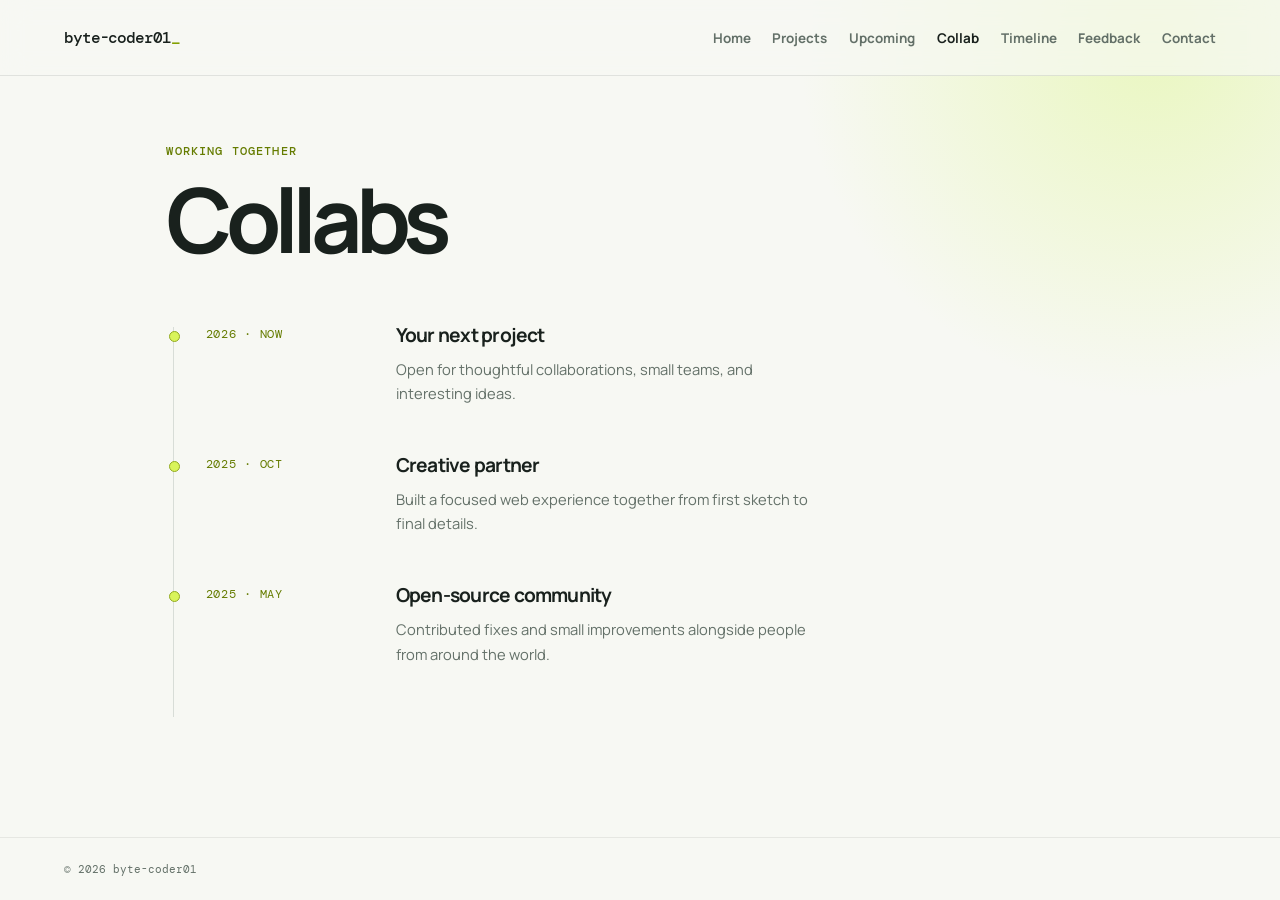
==== collab.html @ 99ec3053 "Main Website added" ====
<!doctype html>
<html lang="en">
<head>
  <meta charset="UTF-8"><meta name="viewport" content="width=device-width, initial-scale=1.0">
  <title>Collab — byte-coder01</title>
  <link rel="icon" href="favicon.svg" type="image/svg+xml">
  <link rel="preconnect" href="https://fonts.googleapis.com"><link rel="preconnect" href="https://fonts.gstatic.com" crossorigin><link href="https://fonts.googleapis.com/css2?family=DM+Mono:wght@400;500&family=Manrope:wght@400;500;600;700;800&display=swap" rel="stylesheet"><link rel="stylesheet" href="styles.css">
</head>
<body>
  <nav class="navbar"><a class="brand" href="index.html">byte-coder01<span>_</span></a><div class="nav-links"><a href="index.html">Home</a><a href="projects.html">Projects</a><a href="upcoming.html">Upcoming</a><a class="active" href="collab.html">Collab</a><a href="timeline.html">Timeline</a><a href="feedback.html">Feedback</a><a href="contact.html">Contact</a></div></nav>
  <main class="page"><p class="eyebrow">WORKING TOGETHER</p><h1>Collabs</h1>
    <div class="timeline">
      <article><time>2026 · NOW</time><div><h2>Your next project</h2><p>Open for thoughtful collaborations, small teams, and interesting ideas.</p></div></article>
      <article><time>2025 · OCT</time><div><h2>Creative partner</h2><p>Built a focused web experience together from first sketch to final details.</p></div></article>
      <article><time>2025 · MAY</time><div><h2>Open-source community</h2><p>Contributed fixes and small improvements alongside people from around the world.</p></div></article>
    </div>
  </main><footer>© 2026 byte-coder01</footer>
</body>
</html>
---- styles.css ----
:root { --ink: #19211d; --muted: #637068; --line: #d8ddd7; --paper: #f7f8f3; --accent: #d9f45a; }
* { box-sizing: border-box; }
html { min-height: 100%; background: var(--paper); }
body { margin: 0; min-height: 100vh; color: var(--ink); font-family: Manrope, Arial, sans-serif; background: radial-gradient(circle at 90% 5%, #eaf7c1 0, transparent 22rem), var(--paper); }
.navbar { position: fixed; z-index: 10; top: 0; left: 0; width: 100%; height: 76px; padding: 0 clamp(1.25rem, 5vw, 5rem); display: flex; align-items: center; justify-content: space-between; border-bottom: 1px solid rgba(25, 33, 29, .10); background: rgba(247, 248, 243, .68); -webkit-backdrop-filter: blur(14px); backdrop-filter: blur(14px); }
.brand { color: var(--ink); text-decoration: none; font: 500 1rem "DM Mono", monospace; letter-spacing: -.07em; }.brand span { color: #84a000; }
.nav-links { display: flex; align-items: center; gap: clamp(.8rem, 1.7vw, 1.6rem); }.nav-links a { color: var(--muted); font-size: .84rem; font-weight: 700; text-decoration: none; }.nav-links a:hover, .nav-links .active { color: var(--ink); }
.home { min-height: calc(100vh - 63px); padding: 180px clamp(1.25rem, 13vw, 13rem) 5rem; }.hero { max-width: 760px; }.eyebrow, .project-number, .status { margin: 0 0 1.2rem; color: #657c00; font: 500 .72rem "DM Mono", monospace; letter-spacing: .1em; }
h1 { margin: 0; max-width: 820px; font-size: clamp(3rem, 7vw, 6.3rem); line-height: .98; letter-spacing: -.075em; } h1 em { color: #769000; font-style: normal; }.intro { max-width: 520px; margin: 2.2rem 0 2rem; color: var(--muted); font-size: 1.05rem; line-height: 1.8; }
.hero-actions { display: flex; align-items: center; gap: 1.5rem; }.button { display: inline-flex; gap: 1.4rem; align-items: center; padding: .9rem 1.1rem 1rem 1.25rem; color: var(--ink); background: var(--accent); border-radius: 3px; font-size: .85rem; font-weight: 800; text-decoration: none; }.button span { font-size: 1.2rem; }.text-link { color: var(--ink); font-size: .85rem; font-weight: 800; text-decoration: underline; text-underline-offset: 4px; }
.now { margin-top: clamp(7rem, 16vh, 12rem); max-width: 390px; padding-top: 1.4rem; border-top: 1px solid var(--line); }.now p:last-child { margin: 0; font-size: .95rem; line-height: 1.6; }
.home-more { display: flex; justify-content: space-between; gap: 3rem; max-width: 940px; margin-top: clamp(9rem, 20vh, 15rem); padding: 3rem 0; border-top: 1px solid var(--line); }.home-more h2 { margin: 0; font-size: clamp(1.7rem, 3.5vw, 3rem); line-height: 1.05; letter-spacing: -.07em; }.home-more > p { max-width: 380px; margin: 1.8rem 0 0; color: var(--muted); line-height: 1.75; }.home-links { max-width: 940px; }.home-links a { display: grid; grid-template-columns: 70px 1fr auto; gap: 1rem; align-items: center; padding: 1.5rem 0; color: var(--ink); text-decoration: none; border-top: 1px solid var(--line); }.home-links a:last-child { border-bottom: 1px solid var(--line); }.home-links span { color: var(--muted); font: .72rem "DM Mono", monospace; }.home-links strong { font-size: 1rem; }.home-links b { font-size: 1.2rem; font-weight: 500; }.home-links a:hover strong { color: #718900; }
.page { min-height: calc(100vh - 63px); padding: 144px clamp(1.25rem, 13vw, 13rem) 5rem; }.page > .eyebrow { margin-bottom: 1rem; }.page h1 { margin-bottom: 4rem; }.project-list { max-width: 860px; border-top: 1px solid var(--line); }.project-card { display: flex; justify-content: space-between; gap: 2rem; padding: 2rem 0; border-bottom: 1px solid var(--line); }.project-number { margin-bottom: .65rem; color: var(--muted); }.project-card h2, .upcoming-card h2 { margin: 0; font-size: clamp(1.35rem, 2.5vw, 2rem); letter-spacing: -.05em; }.project-card p:not(.project-number), .upcoming-card > p:not(.status) { max-width: 520px; margin: .65rem 0 0; color: var(--muted); font-size: .92rem; line-height: 1.65; }.project-card a { flex: 0 0 auto; align-self: flex-start; width: 38px; height: 38px; display: grid; place-items: center; color: var(--ink); text-decoration: none; border: 1px solid var(--line); border-radius: 50%; }.project-card a:hover { background: var(--accent); border-color: var(--accent); }
.upcoming-card { max-width: 650px; padding: 2.5rem; background: #edf0e7; border: 1px solid #e0e4db; border-radius: 4px; }.loading { display: flex; gap: .45rem; margin-top: 2.4rem; }.loading span { width: 7px; height: 7px; background: #99b329; border-radius: 50%; }.loading span:nth-child(2) { opacity: .6; }.loading span:nth-child(3) { opacity: .25; }
.like-row { display: flex; align-items: center; gap: .8rem; margin-top: 1.2rem; }.like-row button { font: 500 .75rem "DM Mono", monospace; cursor: pointer; }.like-button { padding: .45rem .65rem; color: var(--ink); background: transparent; border: 1px solid var(--line); border-radius: 2px; }.like-button:hover { border-color: #a9c728; background: #f0f8d2; }.unlike-button { padding: 0; color: var(--muted); background: none; border: 0; text-decoration: underline; text-underline-offset: 3px; }.timeline { max-width: 800px; border-left: 1px solid var(--line); margin-left: .4rem; }.timeline article { position: relative; display: grid; grid-template-columns: 150px 1fr; gap: 2.5rem; padding: 0 0 3.2rem 2rem; }.timeline article::before { content: ''; position: absolute; left: -5px; top: .25rem; width: 9px; height: 9px; background: var(--accent); border: 1px solid #93aa21; border-radius: 50%; }.timeline time { color: #657c00; font: .72rem "DM Mono", monospace; letter-spacing: .06em; }.timeline h2 { margin: -.28rem 0 .55rem; font-size: 1.2rem; letter-spacing: -.04em; }.timeline p { max-width: 430px; margin: 0; color: var(--muted); font-size: .92rem; line-height: 1.65; }
.contact-page { padding-top: 168px; }.contact-copy { max-width: 450px; margin: -2.5rem 0 2rem; color: var(--muted); line-height: 1.7; }.email-link { display: inline-flex; gap: 1rem; align-items: center; color: var(--ink); font-size: clamp(1.15rem, 3vw, 2rem); font-weight: 700; text-decoration: none; border-bottom: 2px solid var(--accent); }.email-link span { color: #769000; }.note { margin-top: 1.2rem; color: var(--muted); font-size: .75rem; }
.feedback-page { padding-top: 168px; }.feedback-form { display: grid; gap: 1.25rem; width: min(100%, 550px); }.feedback-form label { display: grid; gap: .5rem; font: 500 .73rem "DM Mono", monospace; color: var(--muted); }.feedback-form input, .feedback-form textarea { width: 100%; padding: .85rem .9rem; color: var(--ink); font: 400 .95rem Manrope, sans-serif; background: rgba(255,255,255,.35); border: 1px solid var(--line); border-radius: 2px; outline: none; resize: vertical; }.feedback-form input:focus, .feedback-form textarea:focus { border-color: #98b726; box-shadow: 0 0 0 3px rgba(217,244,90,.35); }.feedback-form .button { justify-self: start; border: 0; cursor: pointer; }
footer { padding: 1.5rem clamp(1.25rem, 5vw, 5rem); color: var(--muted); font: .7rem "DM Mono", monospace; border-top: 1px solid rgba(25, 33, 29, .08); }
@media (max-width: 760px) { .navbar { height: auto; min-height: 64px; padding-top: .7rem; padding-bottom: .7rem; align-items: flex-start; gap: .8rem; }.nav-links { flex-wrap: wrap; justify-content: flex-end; gap: .45rem .8rem; }.nav-links a { font-size: .7rem; }.home { padding-top: 140px; }.page { padding-top: 122px; }.page h1 { margin-bottom: 2.7rem; }.project-card { padding: 1.5rem 0; }.upcoming-card { padding: 1.6rem; }.home-more { display: block; }.home-more > p { margin-top: 1.5rem; }.timeline article { grid-template-columns: 1fr; gap: .65rem; }.timeline h2 { margin: 0 0 .55rem; } }
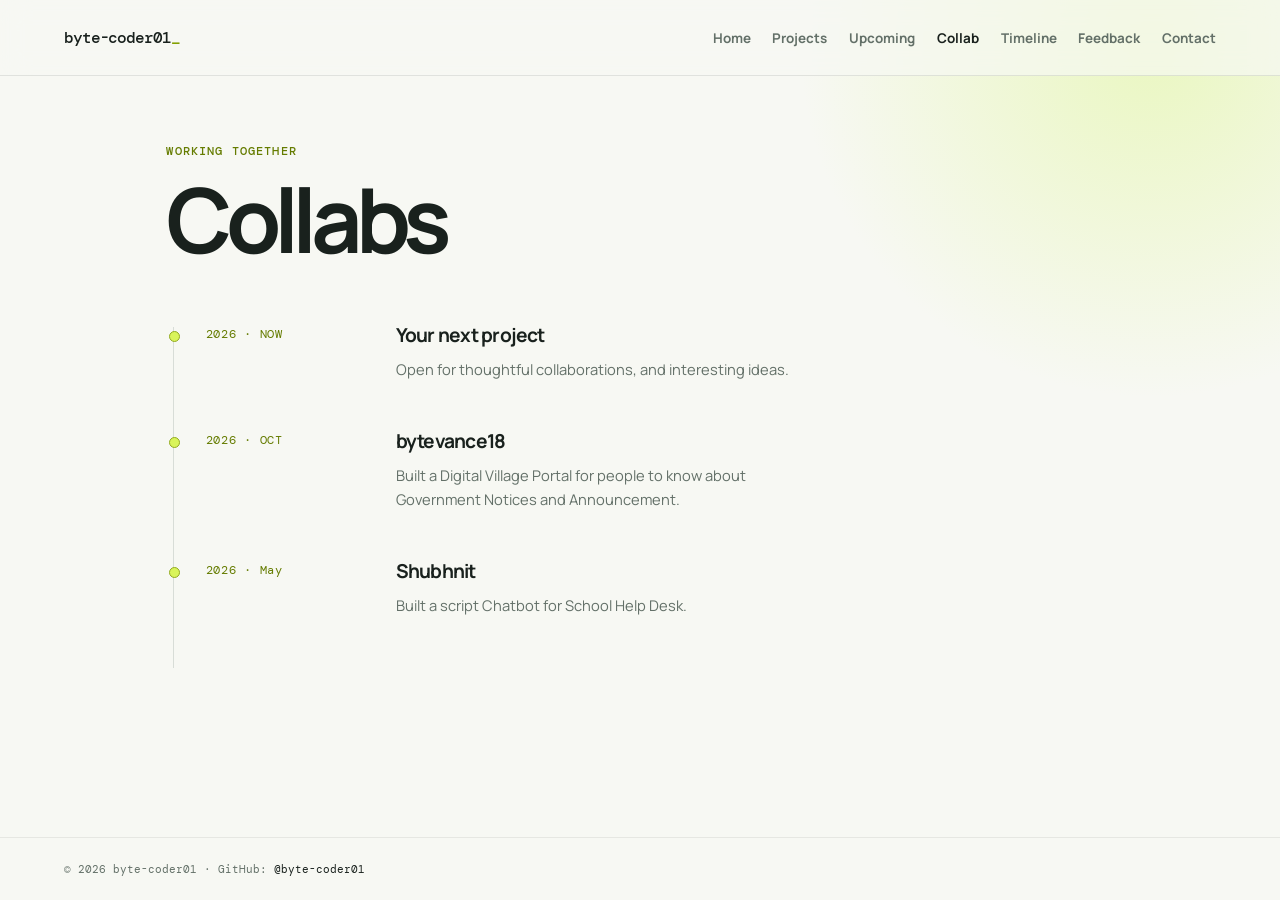
==== commit 84d8131e: "Add files via upload" ====
--- a/collab.html
+++ b/collab.html
@@ -10,10 +10,10 @@
   <nav class="navbar"><a class="brand" href="index.html">byte-coder01<span>_</span></a><div class="nav-links"><a href="index.html">Home</a><a href="projects.html">Projects</a><a href="upcoming.html">Upcoming</a><a class="active" href="collab.html">Collab</a><a href="timeline.html">Timeline</a><a href="feedback.html">Feedback</a><a href="contact.html">Contact</a></div></nav>
   <main class="page"><p class="eyebrow">WORKING TOGETHER</p><h1>Collabs</h1>
     <div class="timeline">
-      <article><time>2026 · NOW</time><div><h2>Your next project</h2><p>Open for thoughtful collaborations, small teams, and interesting ideas.</p></div></article>
-      <article><time>2025 · OCT</time><div><h2>Creative partner</h2><p>Built a focused web experience together from first sketch to final details.</p></div></article>
-      <article><time>2025 · MAY</time><div><h2>Open-source community</h2><p>Contributed fixes and small improvements alongside people from around the world.</p></div></article>
+      <article><time>2026 · NOW</time><div><h2>Your next project</h2><p>Open for thoughtful collaborations, and interesting ideas.</p></div></article>
+      <article><time>2026 · OCT</time><div><h2>bytevance18</h2><p>Built a Digital Village Portal for people to know about Government Notices and Announcement.</p></div></article>
+      <article><time>2026 · May</time><div><h2>Shubhnit</h2><p>Built a script Chatbot for School Help Desk.</p></div></article>
     </div>
-  </main><footer>© 2026 byte-coder01</footer>
+  </main><footer>© 2026 byte-coder01 <span>·</span> GitHub: <a href="https://github.com/byte-coder01" target="_blank" rel="noopener noreferrer">@byte-coder01</a></footer>
 </body>
 </html>
--- a/styles.css
+++ b/styles.css
@@ -13,7 +13,8 @@
 .page { min-height: calc(100vh - 63px); padding: 144px clamp(1.25rem, 13vw, 13rem) 5rem; }.page > .eyebrow { margin-bottom: 1rem; }.page h1 { margin-bottom: 4rem; }.project-list { max-width: 860px; border-top: 1px solid var(--line); }.project-card { display: flex; justify-content: space-between; gap: 2rem; padding: 2rem 0; border-bottom: 1px solid var(--line); }.project-number { margin-bottom: .65rem; color: var(--muted); }.project-card h2, .upcoming-card h2 { margin: 0; font-size: clamp(1.35rem, 2.5vw, 2rem); letter-spacing: -.05em; }.project-card p:not(.project-number), .upcoming-card > p:not(.status) { max-width: 520px; margin: .65rem 0 0; color: var(--muted); font-size: .92rem; line-height: 1.65; }.project-card a { flex: 0 0 auto; align-self: flex-start; width: 38px; height: 38px; display: grid; place-items: center; color: var(--ink); text-decoration: none; border: 1px solid var(--line); border-radius: 50%; }.project-card a:hover { background: var(--accent); border-color: var(--accent); }
 .upcoming-card { max-width: 650px; padding: 2.5rem; background: #edf0e7; border: 1px solid #e0e4db; border-radius: 4px; }.loading { display: flex; gap: .45rem; margin-top: 2.4rem; }.loading span { width: 7px; height: 7px; background: #99b329; border-radius: 50%; }.loading span:nth-child(2) { opacity: .6; }.loading span:nth-child(3) { opacity: .25; }
 .like-row { display: flex; align-items: center; gap: .8rem; margin-top: 1.2rem; }.like-row button { font: 500 .75rem "DM Mono", monospace; cursor: pointer; }.like-button { padding: .45rem .65rem; color: var(--ink); background: transparent; border: 1px solid var(--line); border-radius: 2px; }.like-button:hover { border-color: #a9c728; background: #f0f8d2; }.unlike-button { padding: 0; color: var(--muted); background: none; border: 0; text-decoration: underline; text-underline-offset: 3px; }.timeline { max-width: 800px; border-left: 1px solid var(--line); margin-left: .4rem; }.timeline article { position: relative; display: grid; grid-template-columns: 150px 1fr; gap: 2.5rem; padding: 0 0 3.2rem 2rem; }.timeline article::before { content: ''; position: absolute; left: -5px; top: .25rem; width: 9px; height: 9px; background: var(--accent); border: 1px solid #93aa21; border-radius: 50%; }.timeline time { color: #657c00; font: .72rem "DM Mono", monospace; letter-spacing: .06em; }.timeline h2 { margin: -.28rem 0 .55rem; font-size: 1.2rem; letter-spacing: -.04em; }.timeline p { max-width: 430px; margin: 0; color: var(--muted); font-size: .92rem; line-height: 1.65; }
+.version-links { display: flex; flex-wrap: wrap; gap: .6rem; margin-top: 1rem; }.version-links a { display: inline-block; width: fit-content; padding: .5rem .7rem; color: var(--ink); font: 500 .72rem "DM Mono", monospace; text-decoration: none; border: 1px solid var(--line); border-radius: 2px; }.version-links a:hover { background: #f0f8d2; border-color: #a9c728; }
 .contact-page { padding-top: 168px; }.contact-copy { max-width: 450px; margin: -2.5rem 0 2rem; color: var(--muted); line-height: 1.7; }.email-link { display: inline-flex; gap: 1rem; align-items: center; color: var(--ink); font-size: clamp(1.15rem, 3vw, 2rem); font-weight: 700; text-decoration: none; border-bottom: 2px solid var(--accent); }.email-link span { color: #769000; }.note { margin-top: 1.2rem; color: var(--muted); font-size: .75rem; }
 .feedback-page { padding-top: 168px; }.feedback-form { display: grid; gap: 1.25rem; width: min(100%, 550px); }.feedback-form label { display: grid; gap: .5rem; font: 500 .73rem "DM Mono", monospace; color: var(--muted); }.feedback-form input, .feedback-form textarea { width: 100%; padding: .85rem .9rem; color: var(--ink); font: 400 .95rem Manrope, sans-serif; background: rgba(255,255,255,.35); border: 1px solid var(--line); border-radius: 2px; outline: none; resize: vertical; }.feedback-form input:focus, .feedback-form textarea:focus { border-color: #98b726; box-shadow: 0 0 0 3px rgba(217,244,90,.35); }.feedback-form .button { justify-self: start; border: 0; cursor: pointer; }
-footer { padding: 1.5rem clamp(1.25rem, 5vw, 5rem); color: var(--muted); font: .7rem "DM Mono", monospace; border-top: 1px solid rgba(25, 33, 29, .08); }
+footer { padding: 1.5rem clamp(1.25rem, 5vw, 5rem); color: var(--muted); font: .7rem "DM Mono", monospace; border-top: 1px solid rgba(25, 33, 29, .08); } footer a { color: var(--ink); text-decoration: none; } footer a:hover { text-decoration: underline; text-underline-offset: 3px; }
 @media (max-width: 760px) { .navbar { height: auto; min-height: 64px; padding-top: .7rem; padding-bottom: .7rem; align-items: flex-start; gap: .8rem; }.nav-links { flex-wrap: wrap; justify-content: flex-end; gap: .45rem .8rem; }.nav-links a { font-size: .7rem; }.home { padding-top: 140px; }.page { padding-top: 122px; }.page h1 { margin-bottom: 2.7rem; }.project-card { padding: 1.5rem 0; }.upcoming-card { padding: 1.6rem; }.home-more { display: block; }.home-more > p { margin-top: 1.5rem; }.timeline article { grid-template-columns: 1fr; gap: .65rem; }.timeline h2 { margin: 0 0 .55rem; } }
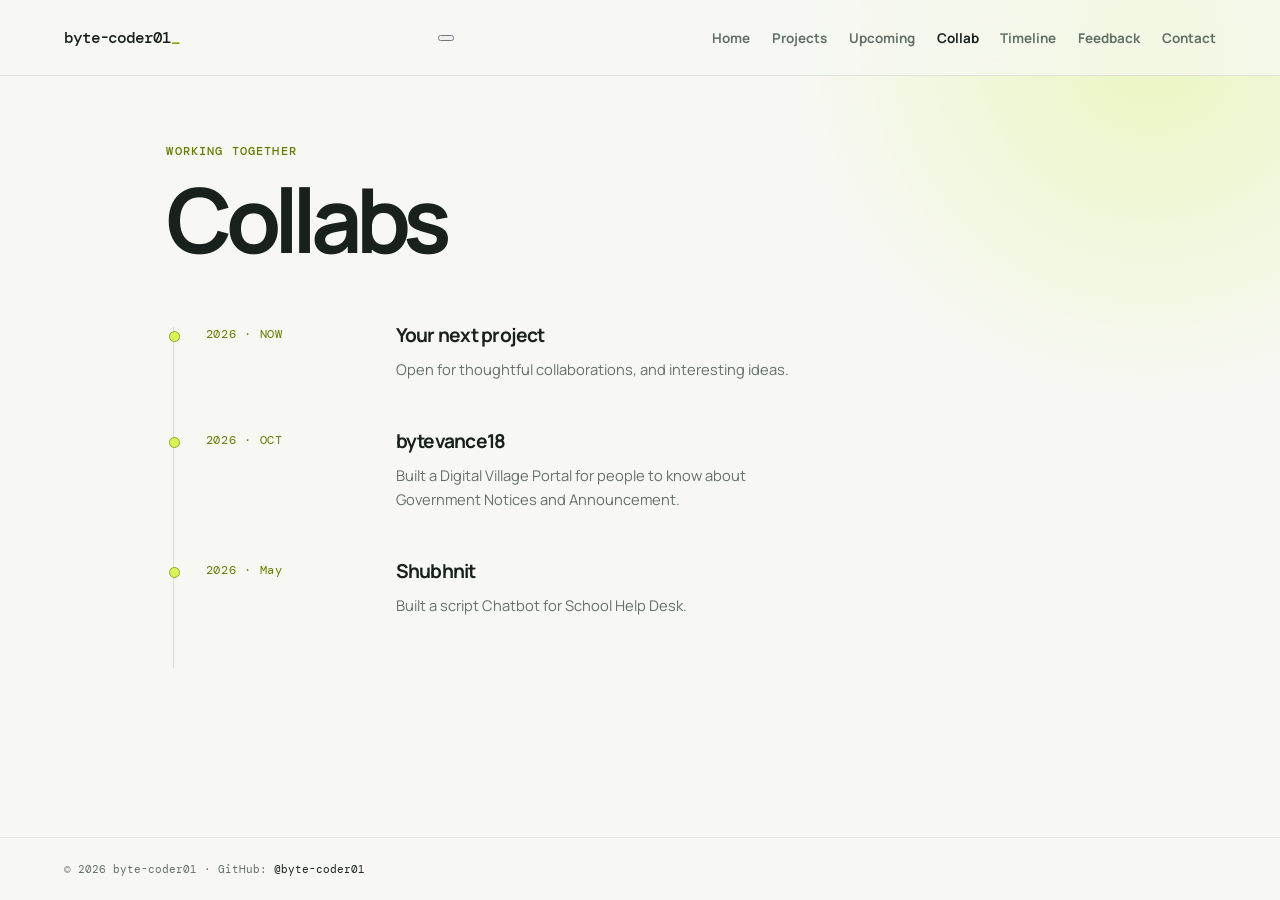
==== commit 2769696e: "Enhance navigation with mobile menu toggle Added a menu toggle button for mobile navigation and incl" ====
--- a/collab.html
+++ b/collab.html
@@ -7,13 +7,13 @@
   <link rel="preconnect" href="https://fonts.googleapis.com"><link rel="preconnect" href="https://fonts.gstatic.com" crossorigin><link href="https://fonts.googleapis.com/css2?family=DM+Mono:wght@400;500&family=Manrope:wght@400;500;600;700;800&display=swap" rel="stylesheet"><link rel="stylesheet" href="styles.css">
 </head>
 <body>
-  <nav class="navbar"><a class="brand" href="index.html">byte-coder01<span>_</span></a><div class="nav-links"><a href="index.html">Home</a><a href="projects.html">Projects</a><a href="upcoming.html">Upcoming</a><a class="active" href="collab.html">Collab</a><a href="timeline.html">Timeline</a><a href="feedback.html">Feedback</a><a href="contact.html">Contact</a></div></nav>
+  <nav class="navbar"><a class="brand" href="index.html">byte-coder01<span>_</span></a><button class="menu-toggle" type="button" aria-label="Open navigation" aria-expanded="false" aria-controls="site-navigation"><span></span><span></span><span></span></button><div class="nav-links" id="site-navigation"><a href="index.html">Home</a><a href="projects.html">Projects</a><a href="upcoming.html">Upcoming</a><a class="active" href="collab.html">Collab</a><a href="timeline.html">Timeline</a><a href="feedback.html">Feedback</a><a href="contact.html">Contact</a></div></nav>
   <main class="page"><p class="eyebrow">WORKING TOGETHER</p><h1>Collabs</h1>
     <div class="timeline">
       <article><time>2026 · NOW</time><div><h2>Your next project</h2><p>Open for thoughtful collaborations, and interesting ideas.</p></div></article>
       <article><time>2026 · OCT</time><div><h2>bytevance18</h2><p>Built a Digital Village Portal for people to know about Government Notices and Announcement.</p></div></article>
       <article><time>2026 · May</time><div><h2>Shubhnit</h2><p>Built a script Chatbot for School Help Desk.</p></div></article>
     </div>
-  </main><footer>© 2026 byte-coder01 <span>·</span> GitHub: <a href="https://github.com/byte-coder01" target="_blank" rel="noopener noreferrer">@byte-coder01</a></footer>
+  </main><footer>© 2026 byte-coder01 <span>·</span> GitHub: <a href="https://github.com/byte-coder01" target="_blank" rel="noopener noreferrer">@byte-coder01</a></footer><script src="menu.js"></script>
 </body>
 </html>
--- a/styles.css
+++ b/styles.css
@@ -18,3 +18,35 @@
 .feedback-page { padding-top: 168px; }.feedback-form { display: grid; gap: 1.25rem; width: min(100%, 550px); }.feedback-form label { display: grid; gap: .5rem; font: 500 .73rem "DM Mono", monospace; color: var(--muted); }.feedback-form input, .feedback-form textarea { width: 100%; padding: .85rem .9rem; color: var(--ink); font: 400 .95rem Manrope, sans-serif; background: rgba(255,255,255,.35); border: 1px solid var(--line); border-radius: 2px; outline: none; resize: vertical; }.feedback-form input:focus, .feedback-form textarea:focus { border-color: #98b726; box-shadow: 0 0 0 3px rgba(217,244,90,.35); }.feedback-form .button { justify-self: start; border: 0; cursor: pointer; }
 footer { padding: 1.5rem clamp(1.25rem, 5vw, 5rem); color: var(--muted); font: .7rem "DM Mono", monospace; border-top: 1px solid rgba(25, 33, 29, .08); } footer a { color: var(--ink); text-decoration: none; } footer a:hover { text-decoration: underline; text-underline-offset: 3px; }
 @media (max-width: 760px) { .navbar { height: auto; min-height: 64px; padding-top: .7rem; padding-bottom: .7rem; align-items: flex-start; gap: .8rem; }.nav-links { flex-wrap: wrap; justify-content: flex-end; gap: .45rem .8rem; }.nav-links a { font-size: .7rem; }.home { padding-top: 140px; }.page { padding-top: 122px; }.page h1 { margin-bottom: 2.7rem; }.project-card { padding: 1.5rem 0; }.upcoming-card { padding: 1.6rem; }.home-more { display: block; }.home-more > p { margin-top: 1.5rem; }.timeline article { grid-template-columns: 1fr; gap: .65rem; }.timeline h2 { margin: 0 0 .55rem; } }
+@media (max-width: 600px) {
+  .navbar { position: sticky; top: 0; flex-direction: column; align-items: stretch; gap: .65rem; padding: .8rem 1rem; }
+  .brand { align-self: flex-start; }
+  .nav-links { justify-content: flex-start; gap: .45rem 1rem; }
+  .nav-links a { font-size: .72rem; }
+  .home, .page { padding-left: 1.25rem; padding-right: 1.25rem; }
+  .home { padding-top: 3.5rem; }
+  .page { padding-top: 3rem; }
+  .contact-page, .feedback-page { padding-top: 3.5rem; }
+  h1 { font-size: clamp(2.7rem, 13vw, 4.2rem); }
+  .page h1 { margin-bottom: 2.2rem; }
+  .intro { font-size: .98rem; }
+  .now { margin-top: 5rem; }
+  .home-more { margin-top: 7rem; padding: 2rem 0; }
+  .home-links a { grid-template-columns: 2.2rem 1fr auto; gap: .6rem; padding: 1.2rem 0; }
+  .project-card { gap: 1rem; }
+  .project-card > div { min-width: 0; }
+  .project-card a { width: 34px; height: 34px; }
+  .timeline article { padding-left: 1.25rem; }
+  .upcoming-card { padding: 1.25rem; }
+  .contact-copy { margin: -1rem 0 1.5rem; }
+  .email-link { overflow-wrap: anywhere; }
+  footer { line-height: 1.8; }
+}
+@media (max-width: 380px) {
+  .nav-links { column-gap: .7rem; }
+  .nav-links a { font-size: .66rem; }
+  .hero-actions { flex-wrap: wrap; gap: 1rem; }
+  .version-links { gap: .45rem; }
+  .version-links a { padding: .45rem .55rem; font-size: .67rem; }
+  .project-card h2 { font-size: 1.25rem; }
+}
